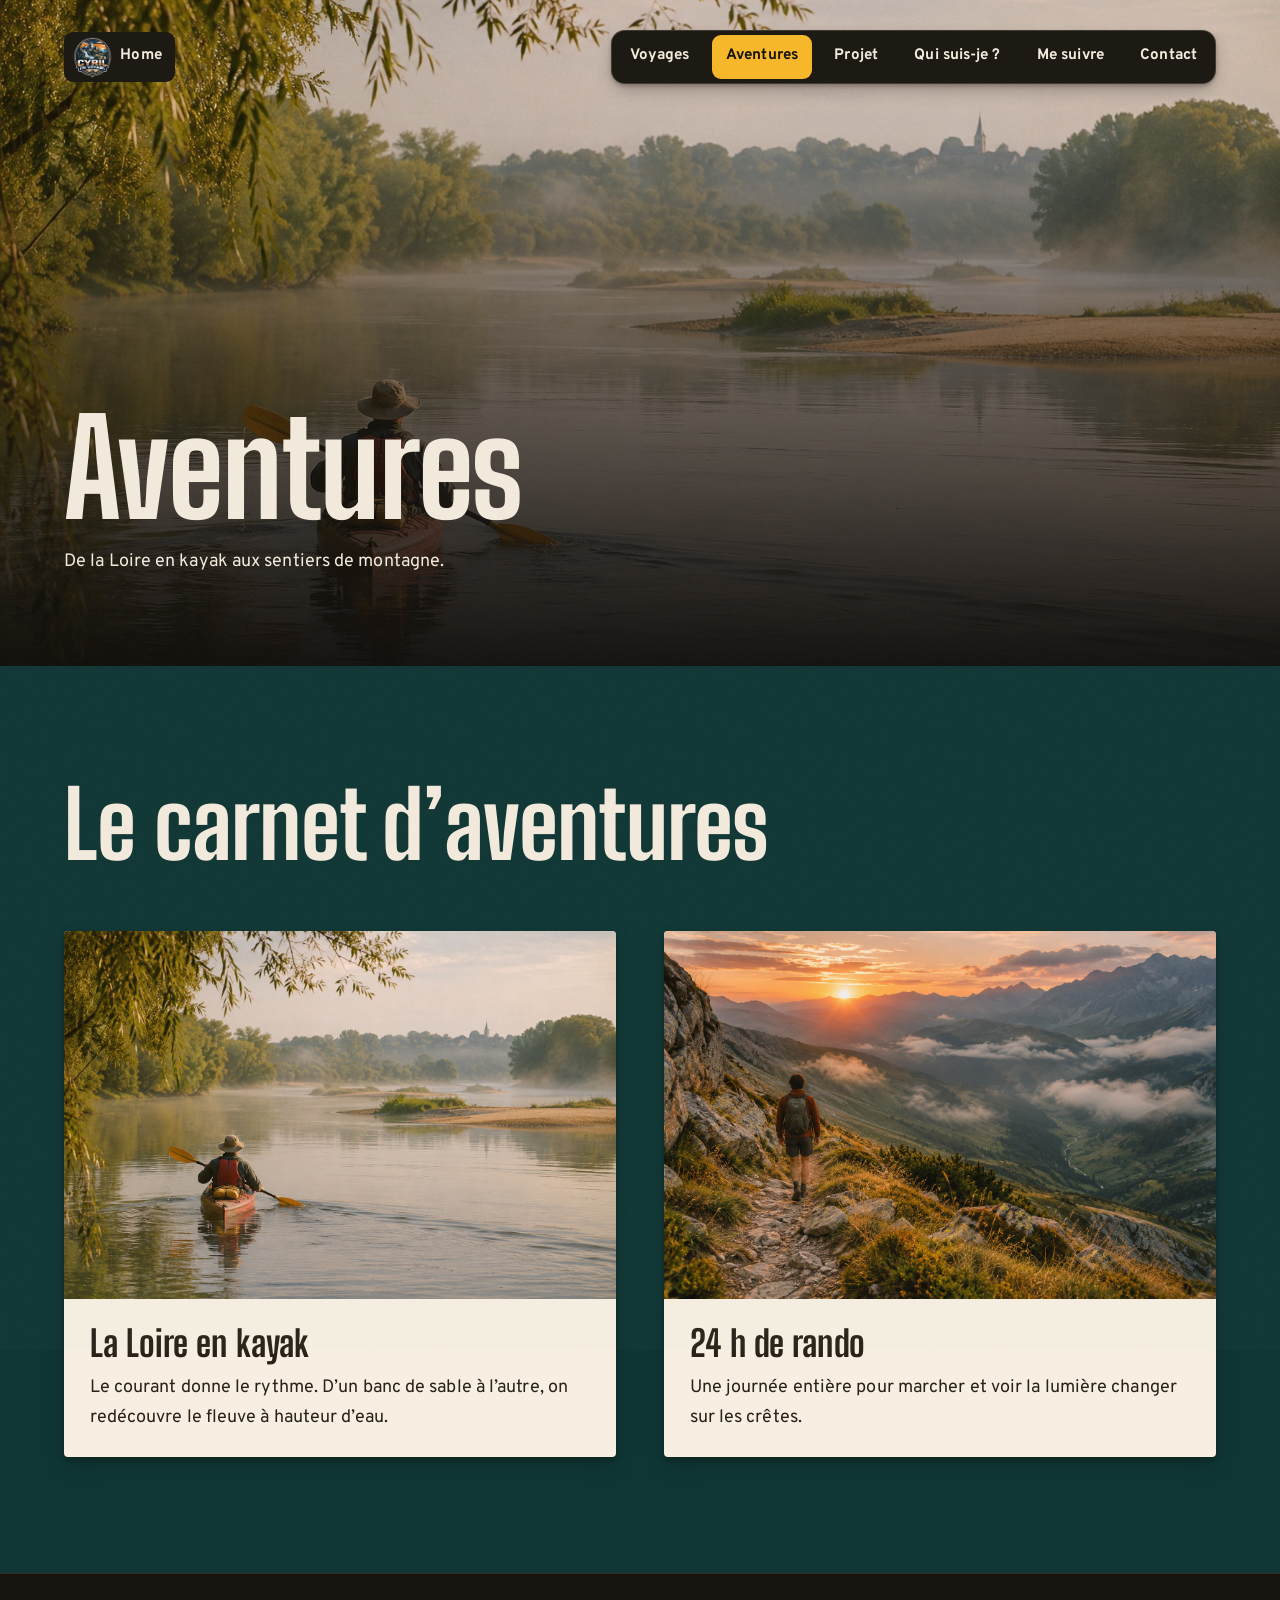
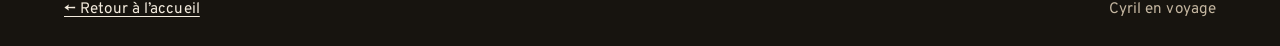
==== aventures.html @ fc3ae0d1 "Mettre à jour le site Cyril en voyage" ====
<!doctype html>
<html lang="fr">
<head>
<meta charset="utf-8">
<meta name="viewport" content="width=device-width, initial-scale=1, viewport-fit=cover">
<title>Aventures · Cyril en voyage</title>
<meta name="description" content="De la Loire en kayak aux sentiers de montagne.">
<meta name="theme-color" content="#17140f">
<link rel="icon" href="data:image/svg+xml,<svg xmlns='http://www.w3.org/2000/svg' viewBox='0 0 32 32'><rect width='32' height='32' rx='7' fill='%2317140f'/><path d='M16 4v24' stroke='%23f6b72b' stroke-width='3' stroke-dasharray='4 4'/></svg>">
<link rel="preconnect" href="https://fonts.googleapis.com">
<link rel="preconnect" href="https://fonts.gstatic.com" crossorigin>
<link href="https://fonts.googleapis.com/css2?family=Big+Shoulders+Display:wght@500..900&family=Overpass:ital,wght@0,400..800;1,400..600&display=swap" rel="stylesheet">
<link rel="stylesheet" href="scrollcraft.css">
<link rel="stylesheet" href="site.css">
</head>
<body class="inner-page">
<a class="skip" href="#contenu">Aller au contenu</a>
<div class="sc-grain" aria-hidden="true"></div>
<header class="site-header">
  <a class="site-home" href="index.html" aria-label="Home · Retour à l’accueil">
    <img src="assets/logo-cev.png" width="677" height="369" alt="">
    <span>Home</span>
  </a>
  <nav class="site-nav" aria-label="Navigation principale">
    <a href="voyages.html">Voyages</a>
    <a href="aventures.html" aria-current="page">Aventures</a>
    <a href="projet.html">Projet</a>
    <a href="qui-suis-je.html">Qui suis-je ?</a>
    <a href="me-suivre.html">Me suivre</a>
    <a class="contact-trigger" href="mailto:contact@cyrilenvoyage.com">Contact</a>
  </nav>
</header>
<main id="contenu">
  <section class="page-hero" aria-labelledby="page-title">
    <img class="page-hero__img" src="assets/loire-kayak.jpg" alt="" fetchpriority="high">
    <div class="page-hero__copy">
      <h1 id="page-title" class="t-display t-display--xl">Aventures</h1>
      <p class="t-body">De la Loire en kayak aux sentiers de montagne.</p>
    </div>
  </section>
  <section class="aventures" aria-labelledby="recits-title">
    <div class="aventures__wrap">
      <h2 id="recits-title" class="t-display t-display--lg">Le carnet d’aventures</h2>
      <div class="aventures__list">
        <article class="aventure" id="loire" aria-labelledby="loire-title">
          <img class="aventure__img" src="assets/loire-kayak.jpg" width="1536" height="1024" alt="Un kayak sur la Loire, entre les bancs de sable et les berges dans la brume." loading="lazy">
          <div class="aventure__caption">
            <h3 class="aventure__title" id="loire-title">La Loire en kayak</h3>
            <p>Le courant donne le rythme. D’un banc de sable à l’autre, on redécouvre le fleuve à hauteur d’eau.</p>
          </div>
        </article>
        <article class="aventure" id="rando" aria-labelledby="rando-title">
          <img class="aventure__img" src="assets/rando-montagne.jpg" width="1536" height="1024" alt="Une silhouette marche sur un sentier de montagne au-dessus des nuages." loading="lazy">
          <div class="aventure__caption">
            <h3 class="aventure__title" id="rando-title">24 h de rando</h3>
            <p>Une journée entière pour marcher et voir la lumière changer sur les crêtes.</p>
          </div>
        </article>
      </div>
    </div>
  </section>
</main>
<footer class="page-foot"><a href="index.html">← Retour à l’accueil</a><span>Cyril en voyage</span></footer>
<script src="contact.js" defer></script>
</body>
</html>
---- scrollcraft.css ----
/* ============================================================================
   scrollcraft.css: the taste floor
   ----------------------------------------------------------------------------
   Two layers, and the split matters:

     TOKENS   what you override per brand. Colour roles, the type ramp, the
              spacing scale, elevation, motion. A brand is ~12 values.
     DEVICES  what the engine drives. Do not restyle these to taste; they are
              the mechanism. Style your own markup instead.

   Nothing here draws a "component". There are no card, badge, or pill classes,
   because a stylesheet that ships those is how every page built on it ends up
   with the same shapes. You get a floor and a vocabulary; the composition is
   yours.
   ========================================================================== */

/* ---------------------------------------------------------------- tokens -- */
:root {
  /* --- colour roles. Override these six and the page is rebranded. -------- */
  --sc-canvas:      #08090b;   /* the page ground. Drift interpolates this.   */
  --sc-surface:     #101217;   /* anything raised off the ground             */
  --sc-ink:         #f4f2ef;   /* primary text                               */
  --sc-ink-soft:    #9a9ba1;   /* secondary text. Tinted, never flat gray.   */
  --sc-accent:      #d8ff3e;   /* ONE accent. It owns a region, not confetti. */
  --sc-accent-ink:  #08090b;   /* text that sits on the accent               */

  --sc-hairline:    color-mix(in oklab, var(--sc-ink) 12%, transparent);
  --sc-hairline-strong: color-mix(in oklab, var(--sc-ink) 22%, transparent);

  /* --- type. Two families max. Display carries voice, text carries prose. - */
  --sc-font-display: "Instrument Sans", "Geist", system-ui, sans-serif;
  --sc-font-text:    "Geist", system-ui, sans-serif;
  --sc-font-mono:    "Geist Mono", ui-monospace, monospace;

  /* Fluid ramp. Tracking tightens as size grows because a face set at 6rem
     with 0 tracking reads loose; this is optical correction, not decoration. */
  --sc-t-xs:   clamp(0.75rem, 0.72rem + 0.15vw, 0.82rem);
  --sc-t-sm:   clamp(0.875rem, 0.84rem + 0.18vw, 0.95rem);
  --sc-t-base: clamp(1rem, 0.96rem + 0.22vw, 1.125rem);
  --sc-t-lg:   clamp(1.2rem, 1.1rem + 0.5vw, 1.5rem);
  --sc-t-xl:   clamp(1.6rem, 1.35rem + 1.2vw, 2.25rem);
  --sc-t-2xl:  clamp(2.1rem, 1.6rem + 2.4vw, 3.4rem);
  --sc-t-3xl:  clamp(2.8rem, 1.9rem + 4.2vw, 5rem);
  --sc-t-4xl:  clamp(3.4rem, 1.9rem + 6.6vw, 7.5rem);

  --sc-track-tight:  -0.035em;
  --sc-track-snug:   -0.02em;
  --sc-track-normal: -0.005em;
  --sc-track-wide:    0.08em;

  --sc-leading-none: 0.94;
  --sc-leading-tight: 1.06;
  --sc-leading-body: 1.62;

  --sc-measure: 62ch;

  /* --- space. 4px base: the useful middle steps an 8-only scale misses. --- */
  --sc-1: 0.25rem;  --sc-2: 0.5rem;   --sc-3: 0.75rem;  --sc-4: 1rem;
  --sc-5: 1.5rem;   --sc-6: 2rem;     --sc-7: 3rem;     --sc-8: 4rem;
  --sc-9: 6rem;     --sc-10: 8rem;    --sc-11: 12rem;

  /* Section rhythm is fluid so a phone doesn't inherit desktop air. */
  --sc-section: clamp(4.5rem, 9vw, 11rem);
  --sc-gutter:  clamp(1.25rem, 5vw, 5.5rem);
  --sc-maxw:    82rem;

  /* --- radius. Pick one scale for the page and hold it. ------------------- */
  --sc-r-sm: 6px;  --sc-r-md: 12px;  --sc-r-lg: 20px;  --sc-r-pill: 999px;

  /* --- elevation. Every shadow has an offset AND a soft blur, and is tinted
         to the canvas hue. A zero-offset coloured halo is decoration, not
         depth, so there isn't one here. ---------------------------------- */
  --sc-shadow-color: 220 40% 2%;
  --sc-e1: 0 1px 2px hsl(var(--sc-shadow-color) / 0.28),
           0 2px 6px -1px hsl(var(--sc-shadow-color) / 0.20);
  --sc-e2: 0 2px 4px hsl(var(--sc-shadow-color) / 0.24),
           0 8px 18px -4px hsl(var(--sc-shadow-color) / 0.30);
  --sc-e3: 0 4px 8px hsl(var(--sc-shadow-color) / 0.22),
           0 18px 40px -8px hsl(var(--sc-shadow-color) / 0.38),
           0 48px 90px -24px hsl(var(--sc-shadow-color) / 0.30);

  /* Edge light: a 1px top highlight sells a raised surface better than any
     amount of blur, because real raised things catch light on their lip. */
  --sc-edge: inset 0 1px 0 color-mix(in oklab, var(--sc-ink) 10%, transparent);

  /* --- motion. Built-in CSS easings are too weak for UI. ------------------ */
  --sc-ease-out:    cubic-bezier(0.23, 1, 0.32, 1);
  --sc-ease-in-out: cubic-bezier(0.77, 0, 0.175, 1);
  --sc-ease-drawer: cubic-bezier(0.32, 0.72, 0, 1);
  --sc-d-fast: 160ms;  --sc-d-base: 240ms;  --sc-d-slow: 420ms;

  --sc-z-stage: 1; --sc-z-copy: 20; --sc-z-chrome: 60;
}

/* --------------------------------------------------------------- reset -- */
*, *::before, *::after { box-sizing: border-box; }
html { -webkit-text-size-adjust: 100%; scroll-behavior: smooth; }
@media (prefers-reduced-motion: reduce) { html { scroll-behavior: auto; } }

body {
  margin: 0;
  background: var(--sc-canvas);
  color: var(--sc-ink);
  font-family: var(--sc-font-text);
  font-size: var(--sc-t-base);
  line-height: var(--sc-leading-body);
  letter-spacing: var(--sc-track-normal);
  -webkit-font-smoothing: antialiased;
  text-rendering: optimizeLegibility;
  font-synthesis-weight: none;
  overflow-x: clip;
}
img, video, canvas, svg { display: block; max-width: 100%; }
button, input, select, textarea { font: inherit; color: inherit; }

/* ------------------------------------------------- the browser surfaces --
   The parts you did not draw still carry the design. Selection, caret, focus
   ring, scrollbar and tabular numerals all ship with defaults that belong to no
   design system. Theming them is the cheapest signal that a page was built
   rather than assembled, and it is the step that gets skipped most reliably. */
::selection { background: var(--sc-accent); color: var(--sc-accent-ink); }
:root { caret-color: var(--sc-accent); accent-color: var(--sc-accent); }
:focus-visible {
  outline: 2px solid var(--sc-accent);
  outline-offset: 3px;
  border-radius: var(--sc-r-sm);
}
:where(a) { color: inherit; text-decoration-thickness: 1px; text-underline-offset: 0.22em; }
@supports (scrollbar-color: auto) {
  html { scrollbar-color: color-mix(in oklab, var(--sc-ink) 26%, transparent) transparent; scrollbar-width: thin; }
}
:where(table, .sc-nums, [data-sc-count]) { font-variant-numeric: tabular-nums; }

/* ----------------------------------------------------------- typography -- */
.sc-display {
  font-family: var(--sc-font-display);
  font-weight: 500;
  line-height: var(--sc-leading-none);
  letter-spacing: var(--sc-track-tight);
  text-wrap: balance;
  margin: 0;
}
.sc-display--xl { font-size: var(--sc-t-4xl); }
.sc-display--lg { font-size: var(--sc-t-3xl); }
.sc-display--md { font-size: var(--sc-t-2xl); letter-spacing: var(--sc-track-snug); }
.sc-lede {
  font-size: var(--sc-t-lg);
  line-height: 1.44;
  letter-spacing: var(--sc-track-snug);
  color: var(--sc-ink);
  max-width: 46ch;
  text-wrap: pretty;
  margin: 0;
}
.sc-body { max-width: var(--sc-measure); color: var(--sc-ink-soft); text-wrap: pretty; margin: 0; }
.sc-label {
  font-family: var(--sc-font-mono);
  font-size: var(--sc-t-xs);
  letter-spacing: var(--sc-track-wide);
  text-transform: uppercase;
  color: var(--sc-ink-soft);
}

/* ---------------------------------------------------------------- layout -- */
.sc-wrap { width: 100%; max-width: var(--sc-maxw); margin-inline: auto; padding-inline: var(--sc-gutter); }
.sc-section { padding-block: var(--sc-section); }
/* More space above a heading than below it: the gap belongs to the boundary,
   not to the pair. */
.sc-stack > * + * { margin-top: var(--sc-4); }
.sc-stack > :is(h1,h2,h3) { margin-top: var(--sc-7); }
.sc-stack > :is(h1,h2,h3):first-child { margin-top: 0; }
.sc-rule { height: 1px; border: 0; background: var(--sc-hairline); margin: 0; }

/* =============================================================== DEVICES ==
   Driven by the engine. Restyle your own markup, not these.                */

.sc-act--pinned { position: relative; }
.sc-stage {
  position: sticky; top: 0;
  height: 100vh; height: 100svh;
  overflow: clip;
  z-index: var(--sc-z-stage);
}

/* scrub / sequence media */
.sc-stage :is(video[data-sc-scrub], canvas[data-sc-sequence], .sc-stage__poster) {
  position: absolute; inset: 0;
  width: 100%; height: 100%;
  object-fit: cover;
}
video[data-sc-scrub] { opacity: 0; transition: opacity 380ms var(--sc-ease-out); }
.sc-has-clip video[data-sc-scrub] { opacity: 1; }
/* The poster is a live frame-holder, not a placeholder: it stays up until a
   real video frame has painted, which is what stops the blank-stage flash. */
.sc-stage__poster { z-index: 0; transition: opacity 380ms var(--sc-ease-out); }
.sc-has-clip .sc-stage__poster { opacity: 0; }

/* A scrim only where text sits. A full-frame darkening layer flattens the
   image everywhere to fix contrast in one corner. */
.sc-scrim {
  position: absolute; inset: 0; pointer-events: none; z-index: 1;
  background: linear-gradient(
    var(--sc-scrim-angle, 180deg),
    color-mix(in oklab, var(--sc-canvas) var(--sc-scrim-a, 78%), transparent) 0%,
    color-mix(in oklab, var(--sc-canvas) 30%, transparent) 42%,
    transparent 68%);
}
/* Point the scrim at the copy. A scrim gradient that darkens the top while the
   copy sits at the bottom fixes contrast nowhere and flattens the image
   everywhere, which is the most common way text-over-video goes wrong. */
.sc-scrim--bottom { --sc-scrim-angle: 0deg; }
.sc-scrim--left   { --sc-scrim-angle: 90deg; }
.sc-scrim--right  { --sc-scrim-angle: 270deg; }

/* Corner scrims, for copy anchored to a corner. An edge gradient has to darken
   a whole band across the frame to cover one corner; a corner gradient puts the
   density where the text is and leaves the rest of the image alone. Pair with
   .sc-copy--lead / .sc-copy--trail. */
.sc-scrim--lead {
  background: linear-gradient(to top right,
    color-mix(in oklab, var(--sc-canvas) 94%, transparent) 0%,
    color-mix(in oklab, var(--sc-canvas) 72%, transparent) 30%,
    color-mix(in oklab, var(--sc-canvas) 30%, transparent) 52%,
    transparent 72%);
}
.sc-scrim--trail {
  background: linear-gradient(to top left,
    color-mix(in oklab, var(--sc-canvas) 94%, transparent) 0%,
    color-mix(in oklab, var(--sc-canvas) 72%, transparent) 30%,
    color-mix(in oklab, var(--sc-canvas) 30%, transparent) 52%,
    transparent 72%);
}
/* A band across the bottom, for copy that spans the full width of the frame.
   That is what both corner anchors become below 860px, and it is also the right
   shape whenever the copy block is wider than a corner. */
.sc-scrim--band {
  background: linear-gradient(to top,
    color-mix(in oklab, var(--sc-canvas) 94%, transparent) 0%,
    color-mix(in oklab, var(--sc-canvas) 74%, transparent) 22%,
    color-mix(in oklab, var(--sc-canvas) 30%, transparent) 42%,
    transparent 58%);
}
.sc-scrim--vignette {
  background: radial-gradient(120% 90% at 50% 45%, transparent 40%,
              color-mix(in oklab, var(--sc-canvas) 70%, transparent) 100%);
}

/* copy over a stage.
   max-width is in rem, never ch. A `ch` on this container resolves against the
   CONTAINER's font-size (body size), not the display size of the heading inside
   it, so `max-width: 20ch` here silently produces a ~180px column and wraps a
   hero headline to six lines. Set a ch measure on the text element itself. */
.sc-copy {
  position: absolute; z-index: var(--sc-z-copy);
  inset-inline: var(--sc-gutter);
  max-width: min(46rem, 76vw);
  will-change: opacity, transform;
}
.sc-copy--lead   { left: var(--sc-gutter); bottom: clamp(3rem, 12vh, 9rem); }
/* inset-inline FIRST. It is the shorthand for left+right, so declaring it after
   `left: 50%` resets left to auto and the block drifts off the left edge. */
.sc-copy--center { inset-inline: auto; left: 50%; top: 50%; translate: -50% -50%; text-align: center; }
.sc-copy--trail  { inset-inline: auto; right: var(--sc-gutter); bottom: clamp(3rem, 12vh, 9rem); text-align: right; }

/* cue defaults: the engine writes opacity/transform inline, these are the
   pre-paint state so nothing flashes before the first read() */
[data-sc-cue] { opacity: 0; will-change: opacity, transform; }
.sc-ready [data-sc-cue] { transition: none; }

/* kinetic split */
.sc-split { display: inline-block; overflow: hidden; vertical-align: top; }
/* Descenders live below the baseline; a line mask clipped to the line box eats
   the tails off g, y, p, j. The padding buys them room back. */
.sc-split--line { display: block; padding-bottom: 0.14em; margin-bottom: -0.14em; }
.sc-split__i { display: inline-block; will-change: transform, opacity; }
.sc-is-split { opacity: 1 !important; }

/* horizontal rail */
[data-sc-pan] { display: flex; will-change: transform; }

/* reveal + parallax */
[data-sc-reveal] { will-change: clip-path; }
[data-sc-parallax] { will-change: transform; }

/* flow reveal (fires once) */
[data-sc-in], [data-sc-stagger] > * {
  opacity: 0;
  transform: translate3d(0, 14px, 0);
  transition: opacity 620ms var(--sc-ease-out), transform 620ms var(--sc-ease-out);
}
[data-sc-in].sc-in, [data-sc-stagger] > .sc-in { opacity: 1; transform: none; }

/* pointer devices */
[data-sc-tilt] { transform-style: preserve-3d; will-change: transform; }
[data-sc-magnet] { will-change: transform; }
/* isolation always; position only if nothing more specific already set it.
   Written with :where() (zero specificity) on purpose: a plain `position:
   relative` here has the same weight as `.sc-stage` and, being later in the
   file, silently wins. A stage carrying both attributes then stops being
   sticky and the whole act scrolls away instead of pinning. */
[data-sc-spotlight] { isolation: isolate; }
:where([data-sc-spotlight]) { position: relative; }
[data-sc-spotlight]::after {
  content: ""; position: absolute; inset: 0; pointer-events: none; z-index: 2;
  background: radial-gradient(
    28rem 28rem at calc(var(--sc-mx, 0.5) * 100%) calc(var(--sc-my, 0.5) * 100%),
    color-mix(in oklab, var(--sc-accent) 16%, transparent), transparent 70%);
  opacity: 0; transition: opacity var(--sc-d-slow) var(--sc-ease-out);
}
[data-sc-spotlight]:hover::after { opacity: 1; }

/* =========================================================== WORLDFLIGHT ==
   One fixed stage for the whole page. The only thing in document flow is the
   spacer, and it is empty. If you find yourself adding a section here, you want
   act mode instead: the moment a real block scrolls past the fixed stage, the
   page has a seam again and the whole point is gone.                        */

[data-sc-mode="worldflight"] { position: relative; }

.sc-world {
  position: fixed; inset: 0;
  overflow: clip;
  z-index: var(--sc-z-stage);
  background: var(--sc-canvas);
}

/* Every leg is mounted for the life of the page and stacked in the same box.
   The engine owns opacity, visibility and z-index here; do not set them. */
.sc-world__seg {
  position: absolute; inset: 0;
  opacity: 0;
  will-change: opacity;
}
.sc-world__seg > :is(video, img, canvas) {
  position: absolute; inset: 0;
  width: 100%; height: 100%;
  object-fit: cover;
}
/* The poster is the frame-holder AND the first camera move: the engine pushes
   it in slowly until a real decoded frame is available to replace it. */
.sc-world__poster {
  z-index: 0;
  transform-origin: 50% 50%;
  transition: opacity 420ms var(--sc-ease-out);
}
.sc-world__seg > video { z-index: 1; }
.sc-world__seg.sc-has-clip .sc-world__poster { opacity: 0; }
/* The act stylesheet lights a clip through its ancestor act. A worldflight leg
   has no act, so match the class the engine also writes on the clip itself. */
video[data-sc-scrub].sc-has-clip { opacity: 1; }

/* The copy layer is fixed too, and inert by default: the engine hands
   pointer-events back to a block only while it is actually legible. */
.sc-world__copy {
  position: fixed; inset: 0;
  z-index: var(--sc-z-copy);
  pointer-events: none;
}
.sc-world__scrim { position: absolute; inset: 0; pointer-events: none; z-index: 0; }
[data-sc-copy] {
  opacity: 0;
  pointer-events: none;
  will-change: opacity, transform;
}
.sc-ready [data-sc-copy] { transition: none; }

/* The track. Empty on purpose. */
.sc-world__spacer { pointer-events: none; }

/* scroll progress */
[data-sc-progress] {
  position: fixed; inset: 0 0 auto 0; height: 2px; z-index: var(--sc-z-chrome);
  background: var(--sc-accent); transform-origin: 0 50%; transform: scaleX(0);
  will-change: transform;
}

/* ----------------------------------------------------------- atmosphere --
   Depth is not only shadow. Grain keeps a flat dark ground from banding, and
   it is the difference between "a dark page" and "a lit room". */
.sc-grain { position: fixed; inset: 0; pointer-events: none; z-index: 3; opacity: 0.045; }
.sc-grain::before {
  content: ""; position: absolute; inset: -50%;
  background-image: url("data:image/svg+xml;utf8,<svg xmlns='http://www.w3.org/2000/svg' width='140' height='140'><filter id='n'><feTurbulence type='fractalNoise' baseFrequency='0.85' numOctaves='3'/></filter><rect width='140' height='140' filter='url(%23n)'/></svg>");
}

/* -------------------------------------------------------- reduced motion -- */
@media (prefers-reduced-motion: reduce) {
  /* Fewer and gentler, not zero. Opacity still carries the reveal so the page
     is comprehensible; every position change is dropped. */
  [data-sc-in], [data-sc-stagger] > * { transform: none; transition-duration: 220ms; }
  [data-sc-parallax], [data-sc-pan], .sc-split__i { transform: none !important; }
  /* A wipe is a position change too. Show reveal content settled. */
  [data-sc-reveal] { clip-path: none !important; }
  /* A rail's transform IS its navigation, not decoration. Zeroing it the way
     parallax and kinetic type are zeroed parks the act on its first screenful
     and makes everything past the fold unreachable: a device degrading into
     missing content. Hand the travel back to the reader as an ordinary scroll
     region instead, so the same items are all still gettable without motion.
     A build that would rather re-lay the rail out as a grid can still do that;
     this is the floor, not the ceiling. */
  [data-sc-act="pan"] .sc-stage,
  [data-sc-act="pan"] [data-sc-stage] {
    overflow-x: auto; overflow-y: hidden;
    overscroll-behavior-x: contain;
    scroll-snap-type: x proximity;
  }
  [data-sc-pan] > * { scroll-snap-align: center; }
  [data-sc-spotlight]::after { display: none; }
  /* A worldflight keeps its whole story here. No clip is ever fetched, so the
     posters are the film, and they cross-dissolve through exactly the same
     seams at exactly the same scroll positions. The push-in and the copy drift
     are the only things that go. */
  .sc-world__poster, [data-sc-copy] { transform: none !important; }
}

/* --------------------------------------------------------------- mobile -- */
@media (max-width: 860px) {
  .sc-copy { inset-inline: var(--sc-gutter); max-width: none; }
  .sc-copy--trail { text-align: left; }
  .sc-stage { height: 100svh; }
  /* .sc-copy--trail re-anchors to the left and spans the full width here, so a
     bottom-RIGHT corner gradient darkens the one corner the copy just left and
     guarantees a contrast failure over any bright clip. Point the density at
     the copy: the same band .sc-scrim--band paints. */
  .sc-scrim--trail {
    background: linear-gradient(to top,
      color-mix(in oklab, var(--sc-canvas) 94%, transparent) 0%,
      color-mix(in oklab, var(--sc-canvas) 74%, transparent) 22%,
      color-mix(in oklab, var(--sc-canvas) 30%, transparent) 42%,
      transparent 58%);
  }
}
---- site.css ----
/* Cyril en voyage · carnet de route
   Tokens first, then the page's own classes. The engine's [data-sc-*]
   selectors and .sc-* mechanism classes are never restyled here. */

:root {
  color-scheme: dark;
  --sc-canvas:     #17140f;
  --sc-surface:    #221d16;
  --sc-ink:        #f3ebdd;
  --sc-ink-soft:   #c4b6a0;
  --sc-accent:     #f6b72b;
  --sc-accent-ink: #17140f;
  --sc-font-display: "Big Shoulders Display", "Overpass", system-ui, sans-serif;
  --sc-font-text:    "Overpass", system-ui, sans-serif;
  --sc-shadow-color: 30 40% 4%;

  --paper: #f6efe2;
  --paper-ink: #2a2219;
  --rust: #6f2e1b;
  --lagoon: #0f3634;
  --jungle: #1b2618;
  --night: #0e0c0a;

  --road-w: 84px;
  --edge-l: calc(var(--road-w) + var(--sc-gutter));
  --r: 4px;
}
@media (max-width: 760px) {
  :root { --road-w: 38px; --sc-gutter: 1rem; }
}

html { scroll-behavior: smooth; }
@media (prefers-reduced-motion: reduce) { html { scroll-behavior: auto; } }
body {
  background: var(--sc-canvas);
  color: var(--sc-ink);
  font-family: var(--sc-font-text);
  line-height: var(--sc-leading-body);
  letter-spacing: 0.005em;
  overflow-x: clip;
}
img { display: block; }
.sr { position: absolute; width: 1px; height: 1px; overflow: hidden; clip-path: inset(50%); white-space: nowrap; }
.skip { position: fixed; left: 1rem; top: -4rem; z-index: 100; background: var(--sc-accent); color: var(--sc-accent-ink); padding: .6rem 1rem; border-radius: var(--r); font-weight: 600; }
.skip:focus-visible { top: 1rem; }
:focus-visible { outline: 2px solid var(--sc-accent); outline-offset: 3px; }

/* ---------------------------------------------------------------- type -- */
.t-display {
  font-family: var(--sc-font-display);
  font-weight: 760;
  line-height: var(--sc-leading-none);
  letter-spacing: var(--sc-track-tight);
  text-wrap: balance;
  margin: 0;
}
.t-display--xl { font-size: var(--sc-t-4xl); }
.t-display--lg { font-size: var(--sc-t-3xl); }
.t-body { font-size: var(--sc-t-base); color: var(--sc-ink-soft); max-width: 46ch; text-wrap: pretty; margin: 0; }
.t-lede { font-family: var(--sc-font-display); font-weight: 650; font-size: var(--sc-t-xl); line-height: 1.12; letter-spacing: var(--sc-track-snug); margin: 0; }
.ch__tag {
  display: inline-block; margin: 0 0 var(--sc-4);
  font-family: var(--sc-font-display); font-weight: 700; font-size: var(--sc-t-sm);
  letter-spacing: var(--sc-track-wide); text-transform: uppercase;
  color: var(--sc-accent-ink); background: var(--sc-accent); padding: .2em .6em; border-radius: var(--r);
  transform: rotate(-2deg);
}

/* ------------------------------------------------- signature: la route -- */
.route { position: absolute; left: 0; top: 0; width: var(--road-w); z-index: 20; pointer-events: none; }
.route__svg { display: block; width: 100%; height: 100%; overflow: visible; }
.route__asphalt { fill: none; stroke: #2b251d; stroke-width: 26; stroke-linecap: round; stroke-linejoin: round; filter: drop-shadow(0 6px 10px rgb(0 0 0 / .35)); }
.route__line { fill: none; stroke: var(--sc-accent); stroke-width: 2.4; stroke-dasharray: 14 16; opacity: .9; }
.route__trace { fill: none; stroke: #0b0907; stroke-width: 5; stroke-linecap: round; opacity: .55; stroke-dasharray: 3 3; }
.route__future { fill: none; stroke: var(--sc-accent); stroke-width: 3; stroke-linecap: round; stroke-dasharray: 2 12; opacity: .85; }
@media (max-width: 760px) {
  .route__asphalt { stroke-width: 14; }
  .route__line { stroke-width: 1.6; stroke-dasharray: 8 10; }
  .route__trace { stroke-width: 3; }
}

.moto {
  position: fixed; left: 0; top: 0; z-index: 35; pointer-events: none;
  width: 40px; height: 72px; margin: -36px 0 0 -20px;
  will-change: transform;
  filter: drop-shadow(0 4px 6px rgb(0 0 0 / .45));
}
.moto svg { display: block; width: 100%; height: 100%; }
@media (max-width: 760px) { .moto { width: 22px; height: 40px; margin: -20px 0 0 -11px; } }

.fin__cta {
  display: inline-flex; align-items: center; justify-content: center; white-space: nowrap;
  background: var(--sc-accent); color: var(--sc-accent-ink);
  font-family: var(--sc-font-display); font-weight: 750; font-size: var(--sc-t-sm);
  padding: 0 18px; min-height: 44px; border-radius: 10px; text-decoration: none;
  box-shadow: inset 0 1px 0 rgb(255 255 255 / .35), var(--sc-e1);
  transition: transform 140ms var(--sc-ease-out), background-color 160ms var(--sc-ease-out);
}
@media (hover: hover) and (pointer: fine) { .fin__cta:hover { background: #ffc844; } }
.fin__cta:active { transform: translateY(1px) scale(.98); }

/* ----------------------------------------------------------------- hero -- */
.hero__stage { overflow: hidden; background: var(--sc-canvas); }
.hero__plane { position: absolute; inset: 0; }
.hero__plane img, .hero__plate img { width: 100%; height: 100%; object-fit: cover; max-width: none; }
.hero__plate { transform: translate3d(0, calc(var(--sc-p, 0) * -3vh), 0) scale(calc(1.04 + var(--sc-p, 0) * 0.07)); transform-origin: 62% 52%; will-change: transform; }
.hero__plate img { object-position: 50% 60%; }
.hero__sun {
  position: absolute; inset: 0; pointer-events: none;
  background: radial-gradient(60vmax 40vmax at 0% 38%, rgb(255 196 120 / .38), transparent 60%);
  opacity: calc(1 - var(--sc-p, 0) * 0.7);
  mix-blend-mode: screen;
}
.hero__wash { position: absolute; inset: 0; z-index: 2; pointer-events: none;
  background: radial-gradient(48% 42% at 14% 30%, rgb(250 226 196 / .78), rgb(250 226 196 / .42) 55%, transparent 80%);
  opacity: calc(1 - var(--sc-p, 0) * 2.2); }
@media (max-width: 760px) { .hero__wash { background: radial-gradient(90% 40% at 30% 24%, rgb(250 226 196 / .7), transparent 80%); } }
.hero__copy { color: #23150c; position: absolute; left: var(--edge-l); top: clamp(4rem, 9vh, 6.5rem); right: var(--sc-gutter); z-index: 3; }
.hero__copy-in { transform: translate3d(0, calc(var(--sc-p, 0) * -10vh), 0); width: min(60rem, 62vw); }
.hero__kicker { font-family: var(--sc-font-display); font-weight: 750; font-size: var(--sc-t-lg); letter-spacing: var(--sc-track-snug); color: #3a2414; margin: 0 0 var(--sc-3); }
.hero__title {
  font-family: var(--sc-font-display); font-weight: 800;
  font-size: clamp(3.4rem, 1.2rem + 6.4vw, 7.4rem); line-height: .9; letter-spacing: -0.04em;
  color: #23150c; margin: 0; text-wrap: balance; max-width: 9.6ch;
}
.hero__title em { font-style: normal; color: #8a3410; }
.hero__sub { margin: var(--sc-5) 0 0; font-size: var(--sc-t-lg); line-height: 1.4; color: #3a2414; max-width: 30ch; font-weight: 500; }
.hero__brush { z-index: 5; transform-origin: 0 100%; transform: translate3d(0, calc(var(--sc-p, 0) * 2vh), 0) scale(calc(1 + var(--sc-p, 0) * 0.2)); will-change: transform; }
.hero__brush img { object-position: 50% 60%; }
.hero__dust { position: absolute; inset: auto 0 0 0; height: 34vh; z-index: 6; pointer-events: none;
  background: linear-gradient(to top, var(--sc-canvas) 0%, rgb(23 20 15 / calc(.5 + var(--sc-p, 0) * .45)) 40%, transparent 100%); }
.hero__beat { position: absolute; z-index: 7; left: var(--edge-l); bottom: clamp(6rem, 16vh, 10rem); right: var(--sc-gutter); }
.hero__beat-in::before { content: ""; position: absolute; inset: -30vh -30vw -20vh calc(-1 * var(--edge-l)); z-index: -1; pointer-events: none;
  background: radial-gradient(70% 70% at 15% 70%, rgb(23 20 15 / .82), rgb(23 20 15 / .4) 55%, transparent 80%); }
.hero__beat-in { position: relative; }
.hero__line { font-family: var(--sc-font-display); font-weight: 760; font-size: var(--sc-t-3xl); line-height: .98; letter-spacing: var(--sc-track-tight); margin: 0; }
.hero__line--last { margin-top: var(--sc-4); font-size: var(--sc-t-xl); font-weight: 600; color: var(--sc-accent); letter-spacing: var(--sc-track-snug); }
@media (max-width: 760px) {
  .hero__copy { top: 5.5rem; }
  .hero__copy-in { width: auto; }
  .hero__title { font-size: clamp(2.8rem, 13vw, 4rem); }
  .hero__sub { font-size: var(--sc-t-base); max-width: 24ch; }
  .hero__brush { display: none; }
  .hero__beat { bottom: 7.5rem; }
}

/* ----------------------------------------------------------------- carte -- */
.carte { background: var(--sc-canvas); padding: var(--sc-section) var(--sc-gutter) var(--sc-section) var(--edge-l); }
.carte__wrap { max-width: var(--sc-maxw); margin: 0 auto; display: grid; grid-template-columns: minmax(16rem, 1fr) 2.4fr; grid-template-areas: "head fig" "card fig"; gap: var(--sc-6) var(--sc-8); align-items: start; }
.carte__head { grid-area: head; }
.carte__fig { grid-area: fig; margin: 0; }
.carte__card { grid-area: card; align-self: end; border-top: 1px solid var(--sc-hairline-strong); padding-top: var(--sc-4); min-height: 7.5rem; }
.carte__card-name { font-family: var(--sc-font-display); font-weight: 750; font-size: var(--sc-t-xl); line-height: 1.05; margin: 0 0 var(--sc-2); }
.carte__card-note { margin: 0; color: var(--sc-ink-soft); }
.carte__card a { color: var(--sc-accent); text-underline-offset: .2em; }
.carte__map { width: 100%; height: auto; display: block; overflow: visible; }
.land { fill: #2c261e; stroke: #17140f; stroke-width: .5; transition: fill 160ms var(--sc-ease-out); }
.land--visited { fill: #b4532c; cursor: pointer; }
.land.is-hot { fill: var(--sc-accent); }
.pin { cursor: pointer; }
.pin circle.pin__dot { fill: var(--sc-accent); stroke: #17140f; stroke-width: 2; }
.pin circle.pin__ring { fill: none; stroke: var(--sc-accent); stroke-width: 1.5; opacity: .6; transform-box: fill-box; transform-origin: center; animation: ping 2.4s var(--sc-ease-out) infinite; }
.pin text { font-family: var(--sc-font-display); font-weight: 750; font-size: 15px; fill: var(--sc-ink); paint-order: stroke; stroke: #17140f; stroke-width: 4px; stroke-linejoin: round; }
.pin:focus-visible { outline: none; }
.pin:focus-visible circle.pin__dot { stroke: var(--sc-ink); stroke-width: 3; }
@keyframes ping { 0% { transform: scale(.6); opacity: .8; } 100% { transform: scale(2.4); opacity: 0; } }
.carte__legend { display: flex; flex-wrap: wrap; gap: var(--sc-5); margin-top: var(--sc-4); font-size: var(--sc-t-sm); color: var(--sc-ink-soft); }
.dot { display: inline-block; width: 10px; height: 10px; border-radius: 50%; margin-right: 8px; vertical-align: 0; }
.dot--visited { background: #b4532c; }
@media (max-width: 900px) {
  .carte__wrap { grid-template-columns: 1fr; grid-template-areas: "head" "fig" "card"; }
}

/* -------------------------------------------------------------- polaroid -- */
.pola {
  position: relative; margin: 0; background: var(--paper); color: var(--paper-ink);
  padding: 10px 10px 0; border-radius: 2px;
  box-shadow: var(--sc-e2);
}
.pola img { width: 100%; height: auto; aspect-ratio: 3 / 4; object-fit: cover; border-radius: 1px; }
.pola figcaption { font-family: var(--sc-font-display); font-weight: 600; font-size: var(--sc-t-sm); line-height: 1.25; padding: 12px 4px 16px; }
.pola::before { content: ""; position: absolute; top: -12px; left: 50%; width: 92px; height: 26px; margin-left: -46px;
  background: rgb(246 214 140 / .62); transform: rotate(-4deg); box-shadow: 0 1px 2px rgb(0 0 0 / .15); }

/* -------------------------------------------------------------- voyages -- */
.ch--voyages { background: var(--rust); color: var(--sc-ink); }
.ch__stage { overflow: hidden; display: flex; align-items: center; background: var(--rust); }
.rail { display: flex; align-items: center; gap: clamp(2rem, 4vw, 4.5rem); padding: 0 var(--sc-gutter) 0 var(--edge-l); width: max-content; }
.rail__lead { width: clamp(18rem, 34vw, 32rem); flex: none; }
.rail__lead .t-body { margin-top: var(--sc-5); color: #f0d9c4; }
.ch--voyages .pola { width: clamp(14rem, 23vw, 21rem); flex: none; }
.pola--a { transform: rotate(-3deg) translateY(-3vh); }
.pola--b { transform: rotate(2.5deg) translateY(4vh); }
.pola--c { transform: rotate(-1.5deg) translateY(-5vh); }
@media (prefers-reduced-motion: no-preference) {
  .ch--voyages .pola { opacity: calc(.55 + min(1, var(--sc-p, 0) * 4) * .45); }
}

/* -------------------------------------------------------------- silence -- */
.silence { background: var(--night); min-height: clamp(4.5rem, 10svh, 8rem); display: grid; place-items: center; padding: 0 var(--sc-gutter) 0 var(--edge-l); }
.silence__line { font-family: var(--sc-font-display); font-weight: 600; font-size: var(--sc-t-lg); color: var(--sc-ink-soft); margin: 0; letter-spacing: var(--sc-track-snug); }

/* ---------------------------------------------------- prochaine aventure -- */
.ch--next { background: var(--night); }
.next__stage { overflow: hidden; background: var(--night); }
.next__img { position: absolute; inset: 0; width: 100%; height: 100%; }
.next__img { object-fit: cover; object-position: 50% 50%; transform: scale(calc(1.14 - var(--sc-p, 0) * 0.12)); transform-origin: calc(var(--vp-x) * 1%) calc(var(--vp-y) * 1%); will-change: transform; }
.next__scrim { position: absolute; inset: 0; pointer-events: none;
  background: radial-gradient(62% 78% at 0% 8%, rgb(14 12 10 / .9), rgb(14 12 10 / .55) 45%, transparent 78%), radial-gradient(60% 52% at 0% 100%, rgb(14 12 10 / .94), rgb(14 12 10 / .6) 50%, transparent 78%); }
@media (max-width: 760px) { .next__scrim { background: linear-gradient(to bottom, rgb(14 12 10 / .95) 0%, rgb(14 12 10 / .8) 34%, rgb(14 12 10 / .3) 50%, transparent 56%, rgb(14 12 10 / .55) 66%, rgb(14 12 10 / .94) 86%); } }
.next__content {
  position: absolute;
  inset: clamp(2rem, 9svh, 8rem) var(--sc-gutter) clamp(1.5rem, 18svh, 13rem) var(--edge-l);
  z-index: 3;
  display: flex;
  flex-direction: column;
  justify-content: space-between;
  align-items: flex-start;
  gap: 1rem;
  text-shadow: 0 2px 18px rgb(14 12 10 / .65);
  pointer-events: none;
}
.next__heading .t-display { font-size: clamp(2.6rem, min(11vw, 14svh), 8.6rem); }
.next__details { max-width: 30rem; }
.next__details .t-body { margin-top: var(--sc-3); color: #e2d6c4; }
.next__details a { pointer-events: auto; }
.next__details::before {
  content: "";
  position: absolute;
  inset: 44% 0 calc(-1 * clamp(1.5rem, 18svh, 13rem)) calc(-1 * var(--edge-l));
  z-index: -1;
  background: radial-gradient(70% 95% at 5% 100%, rgb(14 12 10 / .93), rgb(14 12 10 / .52) 60%, transparent 95%);
}

/* --------------------------------------------------------------- vidéos -- */
.videos { background: var(--sc-canvas); padding: var(--sc-section) var(--sc-gutter) var(--sc-section) var(--edge-l); }
.videos__wrap { max-width: var(--sc-maxw); margin: 0 auto; display: grid; grid-template-columns: 1fr 1.8fr; gap: var(--sc-8); align-items: start; }
.videos__wrap header .t-body { margin-top: var(--sc-4); }
.tapes { list-style: none; margin: 0; padding: 0; }
.tape { display: grid; grid-template-columns: clamp(6rem, 11vw, 9rem) 1fr; gap: var(--sc-5); align-items: center; padding: var(--sc-4) 0; border-top: 1px solid var(--sc-hairline-strong); }
.tape:last-child { border-bottom: 1px solid var(--sc-hairline-strong); }
.tape img { width: 100%; height: auto; aspect-ratio: 16 / 10; object-fit: cover; border-radius: var(--r); filter: saturate(.85); }
.tape__ep { margin: 0; font-size: var(--sc-t-xs); letter-spacing: var(--sc-track-wide); text-transform: uppercase; color: var(--sc-ink-soft); }
.tape__title { margin: 2px 0 2px; font-family: var(--sc-font-display); font-weight: 720; font-size: var(--sc-t-xl); line-height: 1.08; letter-spacing: var(--sc-track-snug); }
.tape__note { margin: 0; color: var(--sc-ink-soft); font-size: var(--sc-t-sm); }
.tape--next .tape__ep { color: var(--sc-accent); }
@media (max-width: 860px) { .videos__wrap { grid-template-columns: 1fr; gap: var(--sc-6); } }

/* ------------------------------------------------------------------ fin -- */
.fin__stage { overflow: hidden; background: var(--night); }
.fin__img { position: absolute; inset: 0; width: 100%; height: 100%; object-fit: cover; }
.fin__scrim { position: absolute; inset: 0; pointer-events: none; background: radial-gradient(75% 70% at 10% 78%, rgb(14 12 10 / .86), rgb(14 12 10 / .3) 60%, transparent 85%); }
.fin__sign { position: absolute; left: var(--edge-l); right: var(--sc-gutter); bottom: clamp(6rem, 15vh, 10rem); max-width: 34rem; z-index: 3; }
.fin__sign .t-body { margin: var(--sc-4) 0 var(--sc-6); color: #e2d6c4; }
.fin__cta { min-height: 52px; padding: 0 26px; font-size: var(--sc-t-base); }
.fin__foot { position: absolute; left: var(--edge-l); right: var(--sc-gutter); bottom: 2rem; z-index: 3; display: flex; justify-content: space-between; gap: var(--sc-4); font-size: var(--sc-t-xs); color: var(--sc-ink-soft); }
.fin__foot p { margin: 0; }
.fin__foot a { color: var(--sc-ink); text-underline-offset: .2em; }
@media (max-width: 760px) { .fin__foot { flex-direction: column; gap: 2px; bottom: 2rem; } .fin__sign { bottom: 7rem; } }

/* ---------------------------------------------------- reduced motion -- */
@media (prefers-reduced-motion: reduce) {
  .hero__plate, .hero__brush, .hero__copy-in, .next__img { transform: none !important; }
  .pin circle.pin__ring { animation: none; opacity: 0; }
  .moto { display: none; }
}

/* Point de fuite où la moto quitte la scène. */
.ch--next { --vp-x: 57; --vp-y: 63; }
@media (max-width: 760px) { .ch--next { --vp-x: 55; --vp-y: 63; } }
@media (max-width: 760px) {
  .fin__img { object-position: 70% 50%; }
  .fin__scrim { background: linear-gradient(to bottom, transparent 18%, rgb(14 12 10 / .55) 40%, rgb(14 12 10 / .9) 62%, rgb(14 12 10 / .96) 100%); }
}

/* Big Shoulders is condensed: more size, looser tracking for display;
   small UI and captions go to Overpass, which holds up at small sizes. */
.t-display, .hero__title, .hero__line { letter-spacing: -0.01em; }
.t-display--xl { font-size: clamp(3.9rem, 2.2rem + 7.6vw, 8.6rem); }
.t-display--lg { font-size: clamp(3.2rem, 2.2rem + 4.8vw, 5.8rem); }
.hero__title { font-size: clamp(3.9rem, 1.4rem + 7.4vw, 8.5rem); max-width: 10ch; }
.hero__line { max-width: 18ch; font-size: clamp(2.5rem, 1.25rem + 4vw, 5.6rem); text-wrap: balance; }
.hero__line--last { max-width: 46ch; font-family: var(--sc-font-text); font-size: clamp(1rem, .8rem + 1vw, 1.75rem); font-weight: 650; line-height: 1.35; letter-spacing: 0; }
.hero__kicker, .ch__tag, .pola figcaption, .fin__cta, .tape__ep, .silence__line, .carte__card-name { font-family: var(--sc-font-text); }
.pola figcaption { font-style: italic; font-weight: 500; }
@media (max-width: 760px) { .hero__title { font-size: clamp(3.2rem, 15vw, 4.6rem); } }

/* Navigation commune */
.site-header {
  position: absolute;
  inset: max(clamp(1rem, 3.3svh, 2.75rem), env(safe-area-inset-top)) var(--sc-gutter) auto var(--edge-l);
  z-index: 45;
  display: flex;
  align-items: center;
  justify-content: space-between;
  flex-wrap: wrap;
  gap: .5rem;
}
.site-nav {
  display: flex;
  gap: clamp(.1rem, .65vw, .8rem);
  margin-inline-start: auto;
  padding: .25rem;
  border: 1px solid rgb(255 240 210 / .16);
  border-radius: 14px;
  background: #1d1913;
  box-shadow: var(--sc-e2);
}
.site-nav a, .site-home {
  display: grid;
  place-items: center;
  min-height: 44px;
  padding-inline: clamp(.45rem, 1.1vw, 1.5rem);
  border-radius: 9px;
  color: var(--sc-ink);
  font-size: var(--sc-t-sm);
  font-weight: 700;
  text-decoration: none;
  white-space: nowrap;
}
.site-home {
  display: inline-flex;
  gap: .45rem;
  padding: .25rem .8rem .25rem .45rem;
  background: #1d1913;
}
.site-home img { width: 42px; height: 42px; object-fit: cover; }
.site-nav a:hover, .site-home:hover { color: var(--sc-accent); }
.site-nav a[aria-current="page"] { background: var(--sc-accent); color: var(--sc-accent-ink); }
.text-link { display: inline-block; color: var(--sc-accent); font-weight: 750; margin-top: 1rem; text-underline-offset: .2em; }

/* Réseaux près de la présentation */
.social-icons { display: flex; gap: .5rem; padding: 0; margin: clamp(.7rem, 2svh, 1.5rem) 0 0; list-style: none; }
.social-icons a {
  display: grid;
  place-items: center;
  width: 46px;
  height: 46px;
  border: 1px solid rgb(255 240 210 / .24);
  border-radius: 10px;
  background: #1d1913;
  color: var(--sc-ink);
}
.social-icons a:hover { border-color: var(--sc-accent); color: var(--sc-accent); }
.social-icons svg { width: 24px; height: 24px; }
.hero__brush { pointer-events: none; }

/* Projet au centre du paysage et invitation à défiler */
.hero { position: relative; }
.hero__intro { position: absolute; inset: 0 0 auto; z-index: 8; height: 100svh; pointer-events: none; }
.hero__intro a { pointer-events: auto; }
.hero-project {
  position: absolute;
  inset: 58% auto auto 50%;
  translate: -50% -50%;
  display: grid;
  grid-template-columns: clamp(6rem, 8vw, 12rem) minmax(0, 1fr) auto;
  align-items: center;
  gap: clamp(.75rem, 1.5vw, 1.75rem);
  width: min(48rem, calc(100% - 2 * var(--edge-l)));
  padding: .7rem clamp(1rem, 2vw, 2rem) .7rem .7rem;
  border: 1px solid rgb(255 240 210 / .26);
  border-radius: 14px;
  background: #1d1913;
  color: var(--sc-ink);
  box-shadow: var(--sc-e3);
  text-decoration: none;
}
.hero-project:hover { border-color: var(--sc-accent); }
.hero-project img { width: 100%; height: clamp(4.5rem, 9svh, 8rem); object-fit: cover; border-radius: 7px; }
.hero-project__copy { display: grid; gap: .35rem; }
.hero-project__label { color: var(--sc-accent); font-size: .73rem; font-weight: 750; letter-spacing: .13em; text-transform: uppercase; }
.hero-project__title { font-family: var(--sc-font-display); font-size: clamp(2rem, 2.8vw, 3.6rem); font-weight: 800; line-height: 1; }
.hero-project__arrow { color: var(--sc-accent); font-size: 1.5rem; }
.hero__scroll {
  position: absolute;
  inset: auto auto max(1.5rem, 6svh) 50%;
  translate: -50% 0;
  display: inline-flex;
  align-items: center;
  gap: .6rem;
  min-height: 44px;
  padding: .25rem .85rem .25rem .3rem;
  border: 1px solid rgb(255 240 210 / .23);
  border-radius: 999px;
  background: #1d1913;
  color: var(--sc-ink);
  font-size: var(--sc-t-sm);
  font-weight: 750;
  text-decoration: none;
  white-space: nowrap;
}
.hero__scroll:hover { color: var(--sc-accent); border-color: var(--sc-accent); }
.back-to-top {
  position: fixed;
  right: max(1rem, env(safe-area-inset-right));
  bottom: max(1rem, env(safe-area-inset-bottom));
  z-index: 40;
  display: grid;
  place-items: center;
  width: 48px;
  height: 48px;
  border: 1px solid rgb(255 240 210 / .25);
  border-radius: 50%;
  background: #1d1913;
  color: var(--sc-accent);
  box-shadow: var(--sc-e2);
}
.back-to-top[hidden] { display: none; }
.back-to-top:hover { background: var(--sc-accent); color: var(--sc-accent-ink); }
.back-to-top svg { width: 22px; height: 22px; }
.hero__arrow { order: -1; display: grid; place-items: center; width: 2rem; height: 2rem; border-radius: 50%; background: var(--sc-accent); color: var(--sc-accent-ink); font-size: 1.15rem; }
@media (prefers-reduced-motion: no-preference) {
  .hero__arrow { animation: route-hint 2.4s ease-in-out 3; }
}
@keyframes route-hint { 0%, 60%, 100% { transform: translateY(0); } 30% { transform: translateY(3px); } }

/* Carnet des aventures */
.aventures { padding: var(--sc-section) var(--sc-gutter) var(--sc-section) var(--edge-l); background: var(--lagoon); }
.aventures__wrap { max-width: var(--sc-maxw); margin-inline: auto; }
.aventures__head .t-body { margin-top: var(--sc-4); color: #cfe0d8; }
.aventures__list { display: grid; grid-template-columns: repeat(2, minmax(0, 1fr)); gap: clamp(1rem, 4vw, 3rem); padding: 0; margin: clamp(2rem, 7vh, 5rem) 0 0; list-style: none; }
.aventure {
  overflow: hidden;
  border-radius: var(--r);
  background: var(--paper);
  color: var(--paper-ink);
  box-shadow: var(--sc-e2);
}
.aventure:target { outline: 3px solid var(--sc-accent); outline-offset: 4px; }
.aventure__link { display: block; color: inherit; text-decoration: none; }
.aventure__link:focus-visible { outline-offset: -4px; }
.aventure__img { width: 100%; height: auto; aspect-ratio: 3 / 2; object-fit: cover; }
.aventure__caption { padding: clamp(.85rem, 2vw, 1.65rem); }
.aventure__link .aventure__caption { display: flex; justify-content: space-between; align-items: center; gap: .5rem; }
.aventure__title, .trip-grid h3 { font-family: var(--sc-font-display); font-size: var(--sc-t-xl); font-weight: 750; line-height: 1.08; margin: 0; }
.aventure__arrow, .aventure__link:hover .aventure__title { color: var(--rust); }
.aventure__caption p { margin: .6rem 0 0; max-width: 45ch; }

.aventures--preview .aventures__wrap {
  display: grid;
  grid-template-columns: minmax(0, 1fr) minmax(0, 1.65fr);
  align-items: center;
  gap: clamp(1.5rem, 5vw, 5rem);
}
.aventures--preview .aventures__list {
  grid-template-columns: repeat(2, minmax(0, 18rem));
  gap: clamp(.9rem, 3vw, 2.5rem);
  margin: 1rem 0;
}
.aventure-preview .pola { padding: 8px 8px 0; color: var(--paper-ink); }
.aventure-preview:nth-child(1) { rotate: -2deg; }
.aventure-preview:nth-child(2) { rotate: 2deg; }
.aventure-preview .aventure__img { aspect-ratio: 4 / 3; }
.aventure-preview .aventure__caption { padding: .75rem .25rem; }
.aventure-preview .aventure__title { font-size: clamp(1rem, 2vw, 1.7rem); }

/* Pages du carnet */
.inner-page { --edge-l: var(--sc-gutter); }
.page-hero { position: relative; isolation: isolate; min-height: 74svh; display: grid; align-items: end; padding: 9rem var(--sc-gutter) clamp(3rem, 10svh, 7rem); }
.page-hero__img, .page-hero::after { position: absolute; inset: 0; width: 100%; height: 100%; }
.page-hero__img { z-index: -2; object-fit: cover; }
.page-hero::after { content: ""; z-index: -1; background: linear-gradient(to top, rgb(14 12 10 / .97), rgb(14 12 10 / .55) 42%, rgb(14 12 10 / .12) 80%); }
.page-hero__copy, .page-content { width: 100%; max-width: var(--sc-maxw); margin-inline: auto; }
.page-hero__copy .t-body { margin-top: 1rem; color: var(--sc-ink); }
.page-hero__action { margin-top: 1.25rem; }
.page-content { padding: var(--sc-section) var(--sc-gutter); }
.page-content--paper { max-width: none; background: var(--paper); color: var(--paper-ink); }
.page-content--paper :is(.t-body, .text-link) { color: var(--paper-ink); }
.page-content .t-body { margin-top: 1rem; }
.trip-grid { display: grid; grid-template-columns: repeat(3, minmax(0, 1fr)); gap: clamp(1.2rem, 4vw, 3rem); margin-top: 2.5rem; }
.trip-grid .pola { padding-bottom: .9rem; }
.trip-grid .pola:target { outline: 3px solid var(--sc-accent); outline-offset: 4px; }
.trip-grid img { aspect-ratio: 4 / 3; }
.trip-grid h3 { margin: .9rem .35rem .35rem; }
.trip-grid p { margin: 0 .35rem; font-size: var(--sc-t-sm); }
.page-foot { display: flex; justify-content: space-between; gap: 1rem; padding: 1.5rem var(--sc-gutter); border-top: 1px solid var(--sc-hairline); color: var(--sc-ink-soft); font-size: var(--sc-t-sm); }
.page-foot a { color: var(--sc-ink); text-underline-offset: .2em; }

@media (min-width: 761px) and (max-height: 900px) {
  .hero-project { top: 73%; }
}
@media (max-width: 760px) {
  .rail__lead { width: min(18rem, calc(100vw - var(--edge-l) - var(--sc-gutter))); }
  .site-nav { width: 100%; justify-content: space-evenly; gap: 0; }
  .site-nav a { padding-inline: .25rem; font-size: clamp(.64rem, 2.55vw, .9rem); }
  .hero-project {
    inset: auto var(--sc-gutter) clamp(6.25rem, 15svh, 8rem) var(--edge-l);
    translate: none;
    width: auto;
    grid-template-columns: clamp(3.25rem, 15vw, 5rem) minmax(0, 1fr) auto;
    gap: .6rem;
    padding: .5rem .65rem .5rem .5rem;
  }
  .hero-project img { height: clamp(3.2rem, 8svh, 4.25rem); }
  .hero-project__title { font-size: clamp(1.55rem, 6vw, 2.1rem); }
  .hero-project__label { font-size: .66rem; }
  .hero__scroll { inset: auto auto max(1.3rem, 5svh) var(--edge-l); translate: none; }
  .aventures__list, .trip-grid { grid-template-columns: 1fr; }
  .trip-grid { gap: 2rem; }
}
@media (max-width: 760px) and (max-height: 680px) {
  .hero__copy { top: 4.8rem; }
  .hero__title { font-size: clamp(2.45rem, 12vw, 3.75rem); }
  .hero__kicker { margin-bottom: .35rem; }
  .hero__sub { margin-top: .65rem; }
}
@media (orientation: landscape) and (max-height: 540px) {
  .hero__copy { top: 2.75rem; }
  .hero__title { font-size: clamp(2.4rem, 7vw, 4rem); }
  .hero-project { inset: auto var(--sc-gutter) 5.5rem auto; translate: none; width: min(38%, 26rem); grid-template-columns: 3rem minmax(0, 1fr) auto; gap: .5rem; }
  .hero-project img { height: 3rem; }
  .hero-project__title { font-size: 1.5rem; }
  .hero__scroll { inset: auto var(--sc-gutter) 1.25rem auto; translate: none; }
  .site-nav { width: auto; }
}

@media (max-width: 360px) {
  body:not(.inner-page) .site-header {
    left: calc(var(--road-w) + .25rem);
    right: .5rem;
  }
  .site-nav a { padding-inline: .125rem; }
}

/* Contact */
.contact-dialog {
  width: min(30rem, calc(100% - 2rem));
  max-height: calc(100svh - 2rem);
  padding: clamp(1.25rem, 4vw, 2rem);
  border: 1px solid rgb(255 240 210 / .24);
  border-radius: 14px;
  background: var(--sc-surface);
  color: var(--sc-ink);
  box-shadow: var(--sc-e3);
}
.contact-dialog::backdrop { background: rgb(14 12 10 / .75); }
.contact-dialog .t-display { font-size: var(--sc-t-2xl); }
.contact-dialog p { color: var(--sc-ink-soft); margin: .55rem 0 1rem; }
.contact-dialog a { color: var(--sc-accent); text-underline-offset: .18em; overflow-wrap: anywhere; }
.contact-dialog__close {
  position: absolute;
  top: .6rem;
  right: .6rem;
  width: 44px;
  height: 44px;
  border: 0;
  border-radius: 8px;
  background: var(--sc-canvas);
  color: var(--sc-ink);
  font: inherit;
  font-size: 1.5rem;
  cursor: pointer;
}
.contact-dialog__form { display: grid; gap: .45rem; }
.contact-dialog__form :is(input, textarea) {
  width: 100%;
  padding: .65rem;
  border: 1px solid rgb(255 240 210 / .24);
  border-radius: 6px;
  background: var(--sc-canvas);
  color: var(--sc-ink);
  font: inherit;
}
.contact-dialog__form textarea { resize: vertical; }
.contact-dialog__form label { font-weight: 700; }
.contact-dialog__form label:not(:first-child) { margin-top: .45rem; }
.contact-dialog__form p { margin: .4rem 0; font-size: var(--sc-t-sm); }
.contact-dialog__form button { justify-self: start; border: 0; cursor: pointer; }

@media (max-width: 760px) {
  .aventures--preview .aventures__wrap { grid-template-columns: 1fr; }
  .next__heading .t-display { font-size: clamp(2.8rem, min(13vw, 11svh), 4.7rem); }
}
@media (max-width: 400px) and (orientation: portrait) {
  .site-nav { display: grid; grid-template-columns: repeat(3, minmax(0, 1fr)); }
  .hero__copy { top: max(8.1rem, calc(118px + env(safe-area-inset-top))); }
}
@media (max-height: 500px) {
  .next__content { inset-block: 1.4rem; }
  .next__heading .ch__tag { margin-bottom: .5rem; }
  .hero__beat { bottom: 2.25rem; }
}
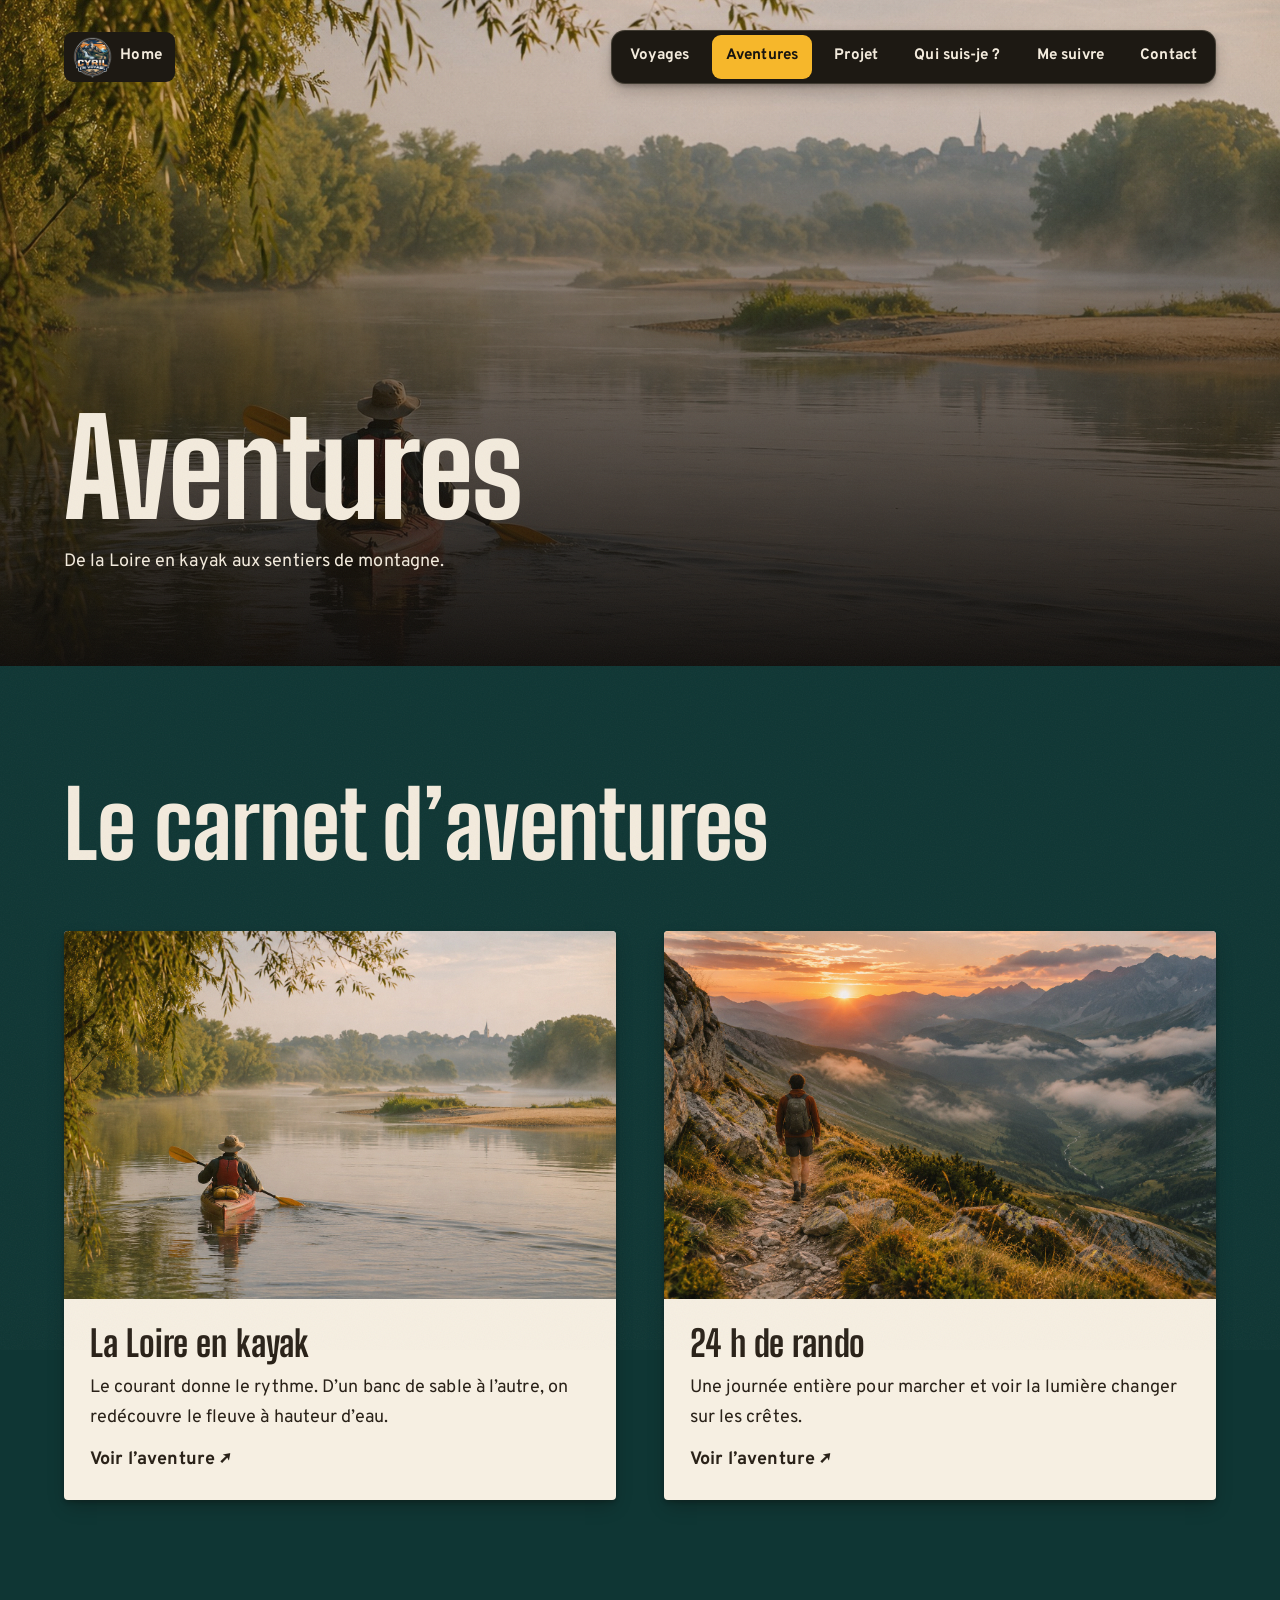
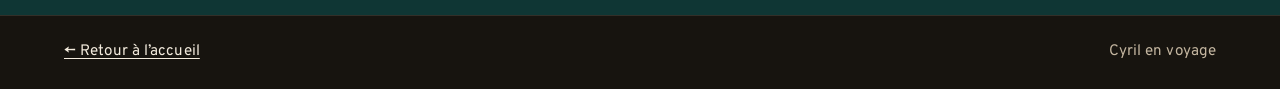
==== commit 180272a3: "Mettre à jour les carnets et la présentation de Cyril" ====
--- a/aventures.html
+++ b/aventures.html
@@ -43,18 +43,24 @@
       <h2 id="recits-title" class="t-display t-display--lg">Le carnet d’aventures</h2>
       <div class="aventures__list">
         <article class="aventure" id="loire" aria-labelledby="loire-title">
-          <img class="aventure__img" src="assets/loire-kayak.jpg" width="1536" height="1024" alt="Un kayak sur la Loire, entre les bancs de sable et les berges dans la brume." loading="lazy">
-          <div class="aventure__caption">
-            <h3 class="aventure__title" id="loire-title">La Loire en kayak</h3>
-            <p>Le courant donne le rythme. D’un banc de sable à l’autre, on redécouvre le fleuve à hauteur d’eau.</p>
-          </div>
+          <a class="story-card-link" href="aventure-loire.html">
+            <img class="aventure__img" src="assets/loire-kayak.jpg" width="1536" height="1024" alt="Un kayak sur la Loire, entre les bancs de sable et les berges dans la brume." loading="lazy">
+            <div class="aventure__caption">
+              <h3 class="aventure__title" id="loire-title">La Loire en kayak</h3>
+              <p>Le courant donne le rythme. D’un banc de sable à l’autre, on redécouvre le fleuve à hauteur d’eau.</p>
+              <span class="story-card-cta">Voir l’aventure <span aria-hidden="true">↗</span></span>
+            </div>
+          </a>
         </article>
         <article class="aventure" id="rando" aria-labelledby="rando-title">
-          <img class="aventure__img" src="assets/rando-montagne.jpg" width="1536" height="1024" alt="Une silhouette marche sur un sentier de montagne au-dessus des nuages." loading="lazy">
-          <div class="aventure__caption">
-            <h3 class="aventure__title" id="rando-title">24 h de rando</h3>
-            <p>Une journée entière pour marcher et voir la lumière changer sur les crêtes.</p>
-          </div>
+          <a class="story-card-link" href="aventure-rando.html">
+            <img class="aventure__img" src="assets/rando-montagne.jpg" width="1536" height="1024" alt="Une silhouette marche sur un sentier de montagne au-dessus des nuages." loading="lazy">
+            <div class="aventure__caption">
+              <h3 class="aventure__title" id="rando-title">24 h de rando</h3>
+              <p>Une journée entière pour marcher et voir la lumière changer sur les crêtes.</p>
+              <span class="story-card-cta">Voir l’aventure <span aria-hidden="true">↗</span></span>
+            </div>
+          </a>
         </article>
       </div>
     </div>
--- a/site.css
+++ b/site.css
@@ -178,7 +178,7 @@
   box-shadow: var(--sc-e2);
 }
 .pola img { width: 100%; height: auto; aspect-ratio: 3 / 4; object-fit: cover; border-radius: 1px; }
-.pola figcaption { font-family: var(--sc-font-display); font-weight: 600; font-size: var(--sc-t-sm); line-height: 1.25; padding: 12px 4px 16px; }
+.pola__caption { display: block; font-family: var(--sc-font-display); font-weight: 600; font-size: var(--sc-t-sm); line-height: 1.25; padding: 12px 4px 16px; }
 .pola::before { content: ""; position: absolute; top: -12px; left: 50%; width: 92px; height: 26px; margin-left: -46px;
   background: rgb(246 214 140 / .62); transform: rotate(-4deg); box-shadow: 0 1px 2px rgb(0 0 0 / .15); }
 
@@ -281,8 +281,8 @@
 .hero__title { font-size: clamp(3.9rem, 1.4rem + 7.4vw, 8.5rem); max-width: 10ch; }
 .hero__line { max-width: 18ch; font-size: clamp(2.5rem, 1.25rem + 4vw, 5.6rem); text-wrap: balance; }
 .hero__line--last { max-width: 46ch; font-family: var(--sc-font-text); font-size: clamp(1rem, .8rem + 1vw, 1.75rem); font-weight: 650; line-height: 1.35; letter-spacing: 0; }
-.hero__kicker, .ch__tag, .pola figcaption, .fin__cta, .tape__ep, .silence__line, .carte__card-name { font-family: var(--sc-font-text); }
-.pola figcaption { font-style: italic; font-weight: 500; }
+.hero__kicker, .ch__tag, .pola__caption, .fin__cta, .tape__ep, .silence__line, .carte__card-name { font-family: var(--sc-font-text); }
+.pola__caption { font-style: italic; font-weight: 500; }
 @media (max-width: 760px) { .hero__title { font-size: clamp(3.2rem, 15vw, 4.6rem); } }
 
 /* Navigation commune */
@@ -468,6 +468,21 @@
 .page-content--paper { max-width: none; background: var(--paper); color: var(--paper-ink); }
 .page-content--paper :is(.t-body, .text-link) { color: var(--paper-ink); }
 .page-content .t-body { margin-top: 1rem; }
+.about-story > .t-body {
+  max-width: 54rem;
+  margin: 0 auto;
+  line-height: 1.65;
+}
+.about-story > .t-body + .t-body { margin-top: 1.65rem; }
+.about-story__photos {
+  display: grid;
+  grid-template-columns: repeat(3, minmax(0, 1fr));
+  gap: clamp(.5rem, 2vw, 1rem);
+  max-width: 32rem;
+  margin: 2.5rem auto 1.75rem;
+}
+.about-story__photos img { display: block; width: 100%; height: auto; aspect-ratio: 3 / 2; object-fit: cover; }
+.about-story .text-link { margin-top: 0; }
 .trip-grid { display: grid; grid-template-columns: repeat(3, minmax(0, 1fr)); gap: clamp(1.2rem, 4vw, 3rem); margin-top: 2.5rem; }
 .trip-grid .pola { padding-bottom: .9rem; }
 .trip-grid .pola:target { outline: 3px solid var(--sc-accent); outline-offset: 4px; }
@@ -581,3 +596,51 @@
   .next__heading .ch__tag { margin-bottom: .5rem; }
   .hero__beat { bottom: 2.25rem; }
 }
+
+.story-card-link { display: block; color: inherit; text-decoration: none; }
+.story-card-link:hover :is(h3, .pola__caption, .story-card-cta) { text-decoration: underline; }
+.story-card-link:focus-visible { outline-offset: 4px; }
+
+.story-card-cta {
+  display: block;
+  margin: 0 .35rem;
+  padding-top: .85rem;
+  font-weight: 700;
+}
+
+.aventure .story-card-cta { margin: 0; }
+
+.project-motivation, .story-motivation { padding-bottom: 0; }
+
+.social-updates__grid {
+  display: grid;
+  grid-template-columns: repeat(auto-fit, minmax(min(100%, 18rem), 1fr));
+  gap: 1rem;
+  margin-top: 1.5rem;
+}
+
+.social-updates__card {
+  align-self: start;
+  padding: clamp(1rem, 3vw, 1.5rem);
+  border: 1px solid var(--sc-hairline);
+  border-radius: .75rem;
+}
+
+.social-updates__card h3 { margin: 0 0 .75rem; }
+.social-updates__card a { color: inherit; text-underline-offset: .2em; }
+
+.social-updates__preview {
+  display: block;
+  width: 100%;
+  margin-bottom: .75rem;
+  border: 0;
+  border-radius: .4rem;
+  aspect-ratio: 16 / 9;
+  object-fit: cover;
+}
+
+.social-updates__preview--instagram {
+  aspect-ratio: auto;
+  height: clamp(25rem, 70vw, 38rem);
+  background: #fff;
+}
